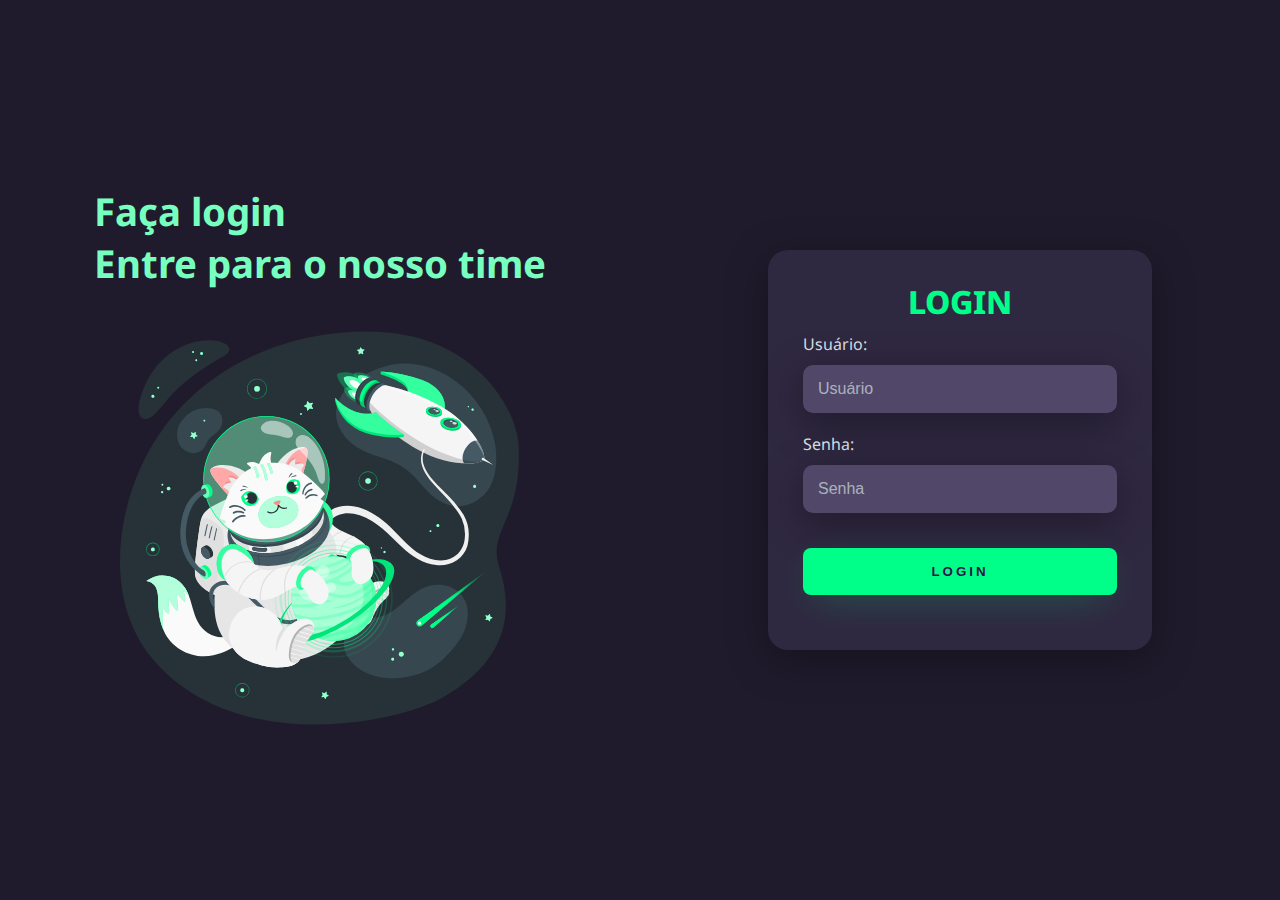
==== html/index.html @ b55c61f3 "atualizado" ====
<!DOCTYPE html>
<html lang="pt-br">
<head>
    <meta charset="UTF-8">
    <meta http-equiv="X-UA-Compatible" content="IE=edge">
    <meta name="viewport" content="width=device-width, initial-scale=1.0">
    <title>Login</title>
    <link rel="stylesheet" href="/css/style.css">
</head>
<body>
    <main class="main-login">
        <section class="left-login">
            <h1>Faça login <br>Entre para o nosso time</h1>
            <img src="/arquivo/cat-astronaut-animate.svg" class="left-login-image" alt="Gato Astronauta">
        </section>
        <section class="right-login">
            <div class="card-login">
                <h1>Login</h1>
                <div class="textfield">
                    <label for="usuario">Usuário: </label>
                    <input type="text" name="usuario" placeholder="Usuário" minlength="40">
                </div>
                <div class="textfield">
                    <label for="senha">Senha: </label>
                    <input type="password" name="senha" placeholder="Senha" maxlength="40">
                </div>
                <button class="btn-login">Login</button>
            </div>
        </section>
        
    </main>
</body>
</html>
---- css/style.css ----
@import url('https://fonts.googleapis.com/css2?family=Noto+Sans:wght@400;700&display=swap');

* {
    box-sizing: border-box;
}

body {
    margin: 0;
    font-family: 'Noto Sans', sans-serif;
}

.main-login {
    width: 100vw;
    height: 100vh;
    background-color: #201b2c;
    display: flex;
    justify-content: center;
    align-items: center;
}

.main-login .left-login {
    width: 50vw;
    height: 100vh;
    display: flex;
    justify-content: center;
    align-items: center;
    flex-direction: column;
}

.main-login .left-login h1 {
    font-size: 3vw;
    color: #77ffc0;
}

.main-login .left-login .left-login-image {
    width: 33.3vw;
}

.main-login .right-login {
    width: 50vw;
    height: 100vh;
    display: flex;
    justify-content: center;
    align-items: center;
}

.main-login .right-login .card-login {
    width: 60%;
    display: flex;
    justify-content: center;
    align-items: center;
    flex-direction: column;
    padding: 30px 35px;
    background-color: #2f2841;
    border-radius: 20px;
    box-shadow: 0px 10px 40px #00000056;
}

.main-login .right-login .card-login h1 {
    color: #00ff88;
    font-weight: 800;
    margin: 0;
    text-transform: uppercase;
}

.main-login .right-login .card-login .textfield {
    width: 100%;
    display: flex;
    flex-direction: column;
    align-items: flex-start;
    justify-content: center;
    margin: 10px 0px;
}

.main-login .right-login .card-login .textfield input {
    width: 100%;
    border: none;
    border-radius: 10px;
    padding: 15px;
    background: #514869;
    color: #f0ffffde;
    font-size: 12pt;
    box-shadow: 0px 10px 40px #00000056;
    outline: none;
    box-sizing: border-box;
}

.main-login .right-login .card-login .textfield label {
    color: #f0ffffde;
    margin-bottom: 10px;
}

.main-login .right-login .card-login .textfield input::placeholder {
    color: #f0ffff94;
}

.main-login .right-login .card-login .btn-login {
    width: 100%;
    padding: 16px 0px;
    margin: 25px;
    border: none;
    border-radius: 8px;
    outline: none;
    text-transform: uppercase;
    font-weight: 800;
    letter-spacing: 3px;
    color: #2b134b;
    background: #00ff88;
    cursor: pointer;
    box-shadow: 0px 10px 40px -12px #00ff8052;
}

/* Problema de responsividade no Moto G4 deitado. De pé está perfeito*/

@media only screen and (max-width: 950px){
    .main-login .right-login .card-login {
        width: 85%;
    }
}

@media only screen and (max-width: 600px){
    .main-login {
        flex-direction: column;
    }

    .main-login .left-login h1 {
        display: none;
    }

    .main-login .left-login {
        width: 100%;
        height: auto;
    }

    .main-login .right-login {
        width: 100%;
        height: auto;
    }

    .main-login .left-login .left-login-image {
        width: 53vw;
    }

    .main-login .right-login .card-login {
        width: 90%;
    }
}
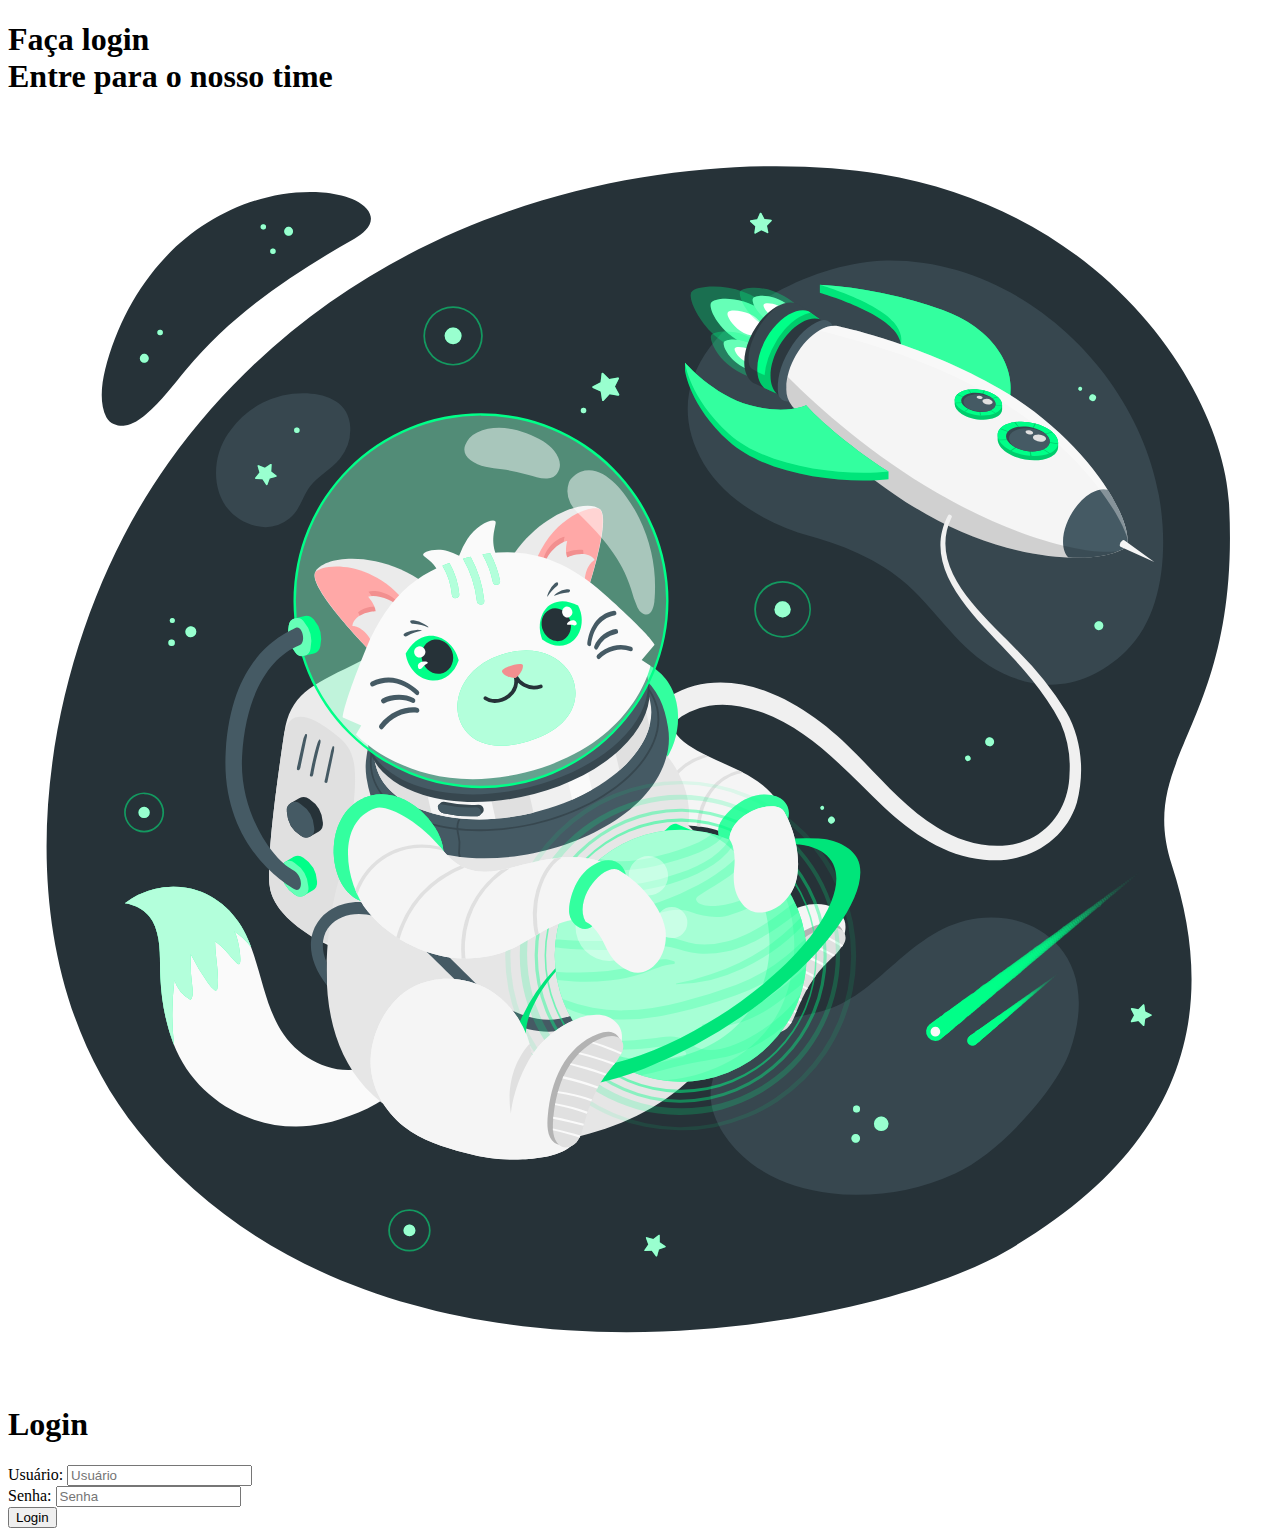
==== commit 169f5e35: "Update index.html" ====
--- a/html/index.html
+++ b/html/index.html
@@ -5,7 +5,7 @@
     <meta http-equiv="X-UA-Compatible" content="IE=edge">
     <meta name="viewport" content="width=device-width, initial-scale=1.0">
     <title>Login</title>
-    <link rel="stylesheet" href="/css/style.css">
+    <link rel="stylesheet" href="style.css">
 </head>
 <body>
     <main class="main-login">
@@ -30,4 +30,4 @@
         
     </main>
 </body>
-</html>+</html>
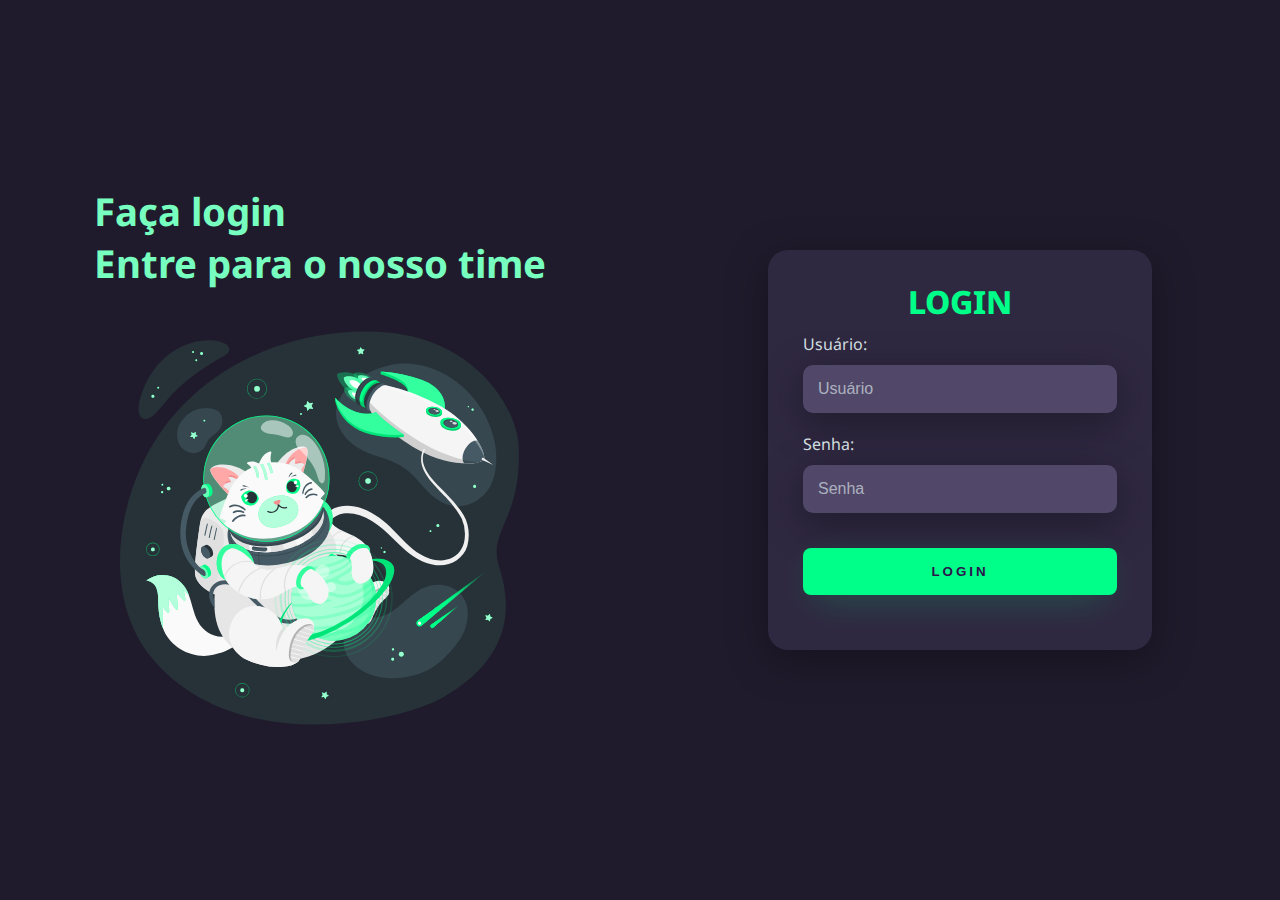
==== commit 94dc12c1: "Update index.html" ====
--- a/html/index.html
+++ b/html/index.html
@@ -5,7 +5,7 @@
     <meta http-equiv="X-UA-Compatible" content="IE=edge">
     <meta name="viewport" content="width=device-width, initial-scale=1.0">
     <title>Login</title>
-    <link rel="stylesheet" href="style.css">
+    <link rel="stylesheet" href="/css/style.css">
 </head>
 <body>
     <main class="main-login">
--- a/css/style.css
+++ b/css/style.css
@@ -0,0 +1,147 @@
+@import url('https://fonts.googleapis.com/css2?family=Noto+Sans:wght@400;700&display=swap');
+
+* {
+    box-sizing: border-box;
+}
+
+body {
+    margin: 0;
+    font-family: 'Noto Sans', sans-serif;
+}
+
+.main-login {
+    width: 100vw;
+    height: 100vh;
+    background-color: #201b2c;
+    display: flex;
+    justify-content: center;
+    align-items: center;
+}
+
+.main-login .left-login {
+    width: 50vw;
+    height: 100vh;
+    display: flex;
+    justify-content: center;
+    align-items: center;
+    flex-direction: column;
+}
+
+.main-login .left-login h1 {
+    font-size: 3vw;
+    color: #77ffc0;
+}
+
+.main-login .left-login .left-login-image {
+    width: 33.3vw;
+}
+
+.main-login .right-login {
+    width: 50vw;
+    height: 100vh;
+    display: flex;
+    justify-content: center;
+    align-items: center;
+}
+
+.main-login .right-login .card-login {
+    width: 60%;
+    display: flex;
+    justify-content: center;
+    align-items: center;
+    flex-direction: column;
+    padding: 30px 35px;
+    background-color: #2f2841;
+    border-radius: 20px;
+    box-shadow: 0px 10px 40px #00000056;
+}
+
+.main-login .right-login .card-login h1 {
+    color: #00ff88;
+    font-weight: 800;
+    margin: 0;
+    text-transform: uppercase;
+}
+
+.main-login .right-login .card-login .textfield {
+    width: 100%;
+    display: flex;
+    flex-direction: column;
+    align-items: flex-start;
+    justify-content: center;
+    margin: 10px 0px;
+}
+
+.main-login .right-login .card-login .textfield input {
+    width: 100%;
+    border: none;
+    border-radius: 10px;
+    padding: 15px;
+    background: #514869;
+    color: #f0ffffde;
+    font-size: 12pt;
+    box-shadow: 0px 10px 40px #00000056;
+    outline: none;
+    box-sizing: border-box;
+}
+
+.main-login .right-login .card-login .textfield label {
+    color: #f0ffffde;
+    margin-bottom: 10px;
+}
+
+.main-login .right-login .card-login .textfield input::placeholder {
+    color: #f0ffff94;
+}
+
+.main-login .right-login .card-login .btn-login {
+    width: 100%;
+    padding: 16px 0px;
+    margin: 25px;
+    border: none;
+    border-radius: 8px;
+    outline: none;
+    text-transform: uppercase;
+    font-weight: 800;
+    letter-spacing: 3px;
+    color: #2b134b;
+    background: #00ff88;
+    cursor: pointer;
+    box-shadow: 0px 10px 40px -12px #00ff8052;
+}
+
+/* Problema de responsividade no Moto G4 deitado. De pé está perfeito*/
+
+@media only screen and (max-width: 950px){
+    .main-login .right-login .card-login {
+        width: 85%;
+    }
+}
+
+@media only screen and (max-width: 600px){
+    .main-login {
+        flex-direction: column;
+    }
+
+    .main-login .left-login h1 {
+        display: none;
+    }
+
+    .main-login .left-login {
+        width: 100%;
+        height: auto;
+    }
+
+    .main-login .right-login {
+        width: 100%;
+        height: auto;
+    }
+
+    .main-login .left-login .left-login-image {
+        width: 53vw;
+    }
+
+    .main-login .right-login .card-login {
+        width: 90%;
+    }
+}